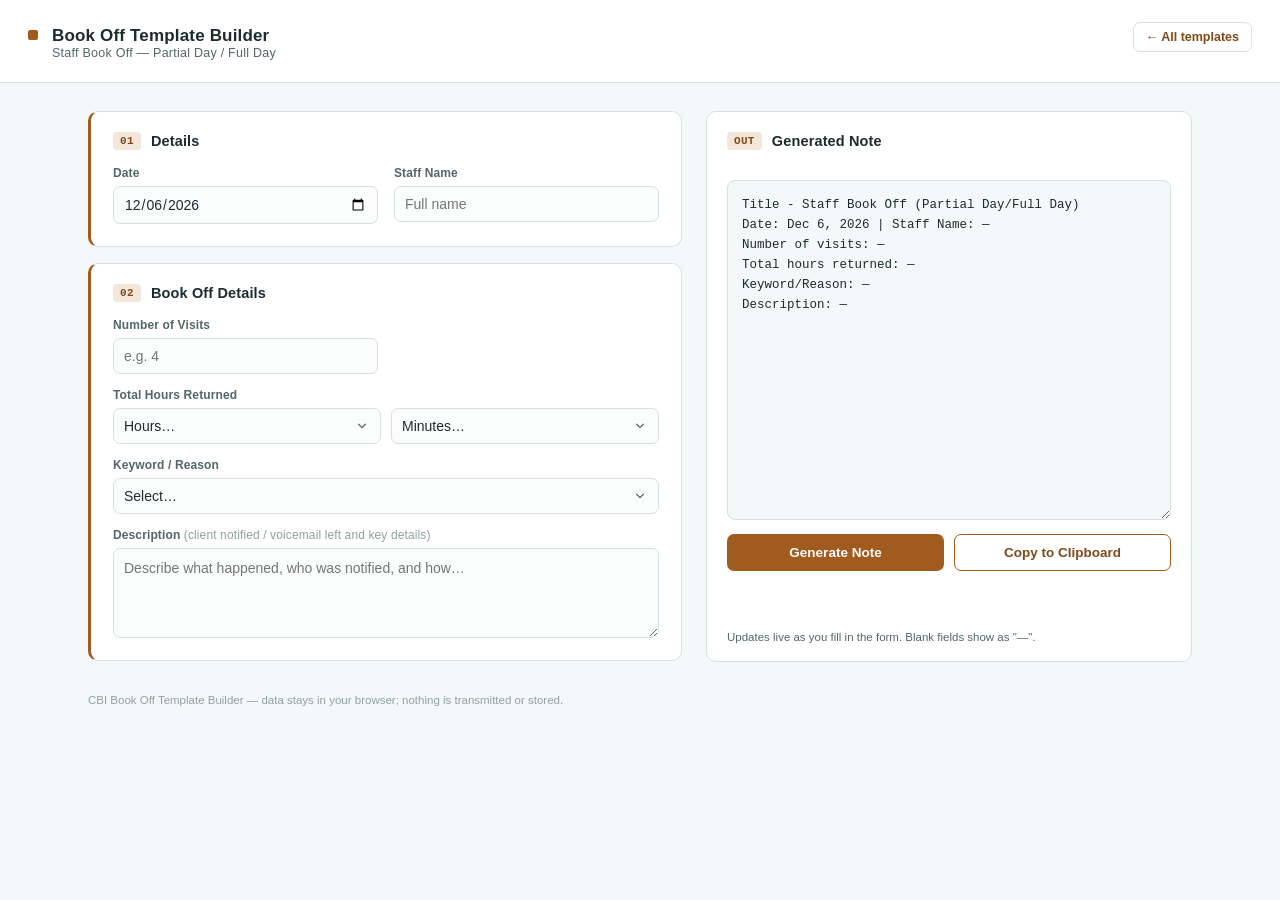
==== book-off-template.html @ 993590d1 "Added 2 more templates" ====
<!DOCTYPE html>
<html lang="en">
<head>
<meta charset="UTF-8">
<meta name="viewport" content="width=device-width, initial-scale=1.0">
<title>CBI Book Off Template Builder — Staff Book Off Note Generator</title>
<meta name="description" content="CBI Book Off Template Builder: generate a standardized, copy-ready Staff Book Off (Partial Day/Full Day) note for CBI operators.">
<style>
  :root {
    --ink: #1c2b30;
    --ink-soft: #52666c;
    --line: #d7e0e1;
    --line-soft: #e8eeee;
    --paper: #f4f8f8;
    --card: #ffffff;
    --accent: #a15b1f;
    --accent-dark: #814a19;
    --accent-soft: #f4e7da;
    --focus: #c07a34;
    --mono: "SFMono-Regular", Consolas, "Liberation Mono", Menlo, monospace;
    --sans: -apple-system, BlinkMacSystemFont, "Segoe UI", Roboto, "Helvetica Neue", Arial, sans-serif;
  }

  * { box-sizing: border-box; }

  html, body {
    margin: 0;
    padding: 0;
    background: var(--paper);
    color: var(--ink);
    font-family: var(--sans);
    -webkit-font-smoothing: antialiased;
  }

  body { min-height: 100vh; }

  header.app-header {
    background: var(--card);
    border-bottom: 1px solid var(--line);
    padding: 22px 28px;
    display: flex;
    align-items: baseline;
    gap: 14px;
    position: sticky;
    top: 0;
    z-index: 20;
  }

  header.app-header .mark {
    width: 10px;
    height: 10px;
    border-radius: 2px;
    background: var(--accent);
    flex-shrink: 0;
    transform: translateY(-1px);
  }

  header.app-header h1 {
    font-size: 17px;
    font-weight: 700;
    letter-spacing: 0.01em;
    margin: 0;
  }

  header.app-header .sub {
    font-size: 12.5px;
    color: var(--ink-soft);
    letter-spacing: 0.02em;
  }

  header.app-header a.back {
    margin-left: auto;
    font-size: 12.5px;
    font-weight: 600;
    color: var(--accent-dark);
    text-decoration: none;
    border: 1px solid var(--line);
    padding: 7px 12px;
    border-radius: 7px;
    white-space: nowrap;
  }

  header.app-header a.back:hover {
    background: var(--accent-soft);
    border-color: var(--accent);
  }

  main {
    max-width: 1160px;
    margin: 0 auto;
    padding: 28px;
    display: grid;
    grid-template-columns: minmax(0, 1.1fr) minmax(360px, 0.9fr);
    gap: 24px;
    align-items: start;
  }

  form {
    display: flex;
    flex-direction: column;
    gap: 16px;
  }

  section.card {
    background: var(--card);
    border: 1px solid var(--line);
    border-radius: 10px;
    padding: 20px 22px 22px;
    border-left: 3px solid var(--accent);
  }

  .eyebrow {
    display: flex;
    align-items: center;
    gap: 10px;
    margin-bottom: 16px;
  }

  .eyebrow .num {
    font-family: var(--mono);
    font-size: 11px;
    font-weight: 700;
    color: var(--accent-dark);
    background: var(--accent-soft);
    border-radius: 4px;
    padding: 3px 7px;
    letter-spacing: 0.03em;
  }

  .eyebrow h2 {
    font-size: 14.5px;
    font-weight: 700;
    margin: 0;
    letter-spacing: 0.01em;
  }

  .field-grid {
    display: grid;
    grid-template-columns: repeat(auto-fit, minmax(190px, 1fr));
    gap: 14px 16px;
  }

  .field {
    display: flex;
    flex-direction: column;
    gap: 6px;
    min-width: 0;
  }

  .field.full { grid-column: 1 / -1; }

  .field label {
    font-size: 12px;
    font-weight: 600;
    color: var(--ink-soft);
    letter-spacing: 0.01em;
  }

  .hours-row {
    display: grid;
    grid-template-columns: 1fr 1fr;
    gap: 10px;
  }

  input[type="text"],
  input[type="number"],
  input[type="date"],
  select,
  textarea {
    font-family: var(--sans);
    font-size: 14px;
    color: var(--ink);
    background: #fbfdfd;
    border: 1px solid var(--line);
    border-radius: 7px;
    padding: 9px 10px;
    width: 100%;
    transition: border-color 0.15s ease, box-shadow 0.15s ease, background 0.15s ease;
  }

  textarea {
    resize: vertical;
    min-height: 90px;
    line-height: 1.45;
  }

  input:hover, select:hover, textarea:hover { border-color: #cdb79c; }

  input:focus, select:focus, textarea:focus {
    outline: none;
    border-color: var(--focus);
    background: #ffffff;
    box-shadow: 0 0 0 3px rgba(192, 122, 52, 0.16);
  }

  select {
    appearance: none;
    -webkit-appearance: none;
    background-image: url("data:image/svg+xml;utf8,<svg xmlns='http://www.w3.org/2000/svg' viewBox='0 0 20 20' fill='%2352666c'><path fill-rule='evenodd' d='M5.23 7.21a.75.75 0 011.06.02L10 10.94l3.71-3.71a.75.75 0 111.06 1.06l-4.24 4.25a.75.75 0 01-1.06 0L5.21 8.29a.75.75 0 01.02-1.08z' clip-rule='evenodd'/></svg>");
    background-repeat: no-repeat;
    background-position: right 10px center;
    background-size: 16px;
    padding-right: 30px;
    cursor: pointer;
  }

  .output-col {
    position: sticky;
    top: 92px;
    display: flex;
    flex-direction: column;
    gap: 14px;
  }

  .output-panel {
    background: var(--card);
    border: 1px solid var(--line);
    border-radius: 10px;
    padding: 20px 20px 18px;
    display: flex;
    flex-direction: column;
    gap: 14px;
  }

  #noteOutput {
    width: 100%;
    min-height: 340px;
    max-height: 560px;
    font-family: var(--mono);
    font-size: 12.5px;
    line-height: 1.6;
    color: var(--ink);
    background: var(--paper);
    border: 1px solid var(--line);
    border-radius: 8px;
    padding: 14px;
    white-space: pre-wrap;
    resize: vertical;
  }

  #noteOutput:focus {
    outline: none;
    border-color: var(--focus);
    box-shadow: 0 0 0 3px rgba(192, 122, 52, 0.16);
  }

  .btn-row {
    display: flex;
    gap: 10px;
    flex-wrap: wrap;
  }

  button {
    font-family: var(--sans);
    font-size: 13.5px;
    font-weight: 600;
    border-radius: 7px;
    padding: 10px 16px;
    border: 1px solid transparent;
    cursor: pointer;
    transition: transform 0.08s ease, background 0.15s ease, border-color 0.15s ease;
    flex: 1;
  }

  button:active { transform: translateY(1px); }

  .btn-primary { background: var(--accent); color: #ffffff; }
  .btn-primary:hover { background: var(--accent-dark); }

  .btn-secondary {
    background: #ffffff;
    color: var(--accent-dark);
    border-color: var(--accent);
  }
  .btn-secondary:hover { background: var(--accent-soft); }

  button:focus-visible, select:focus-visible, input:focus-visible, textarea:focus-visible {
    outline: 3px solid var(--focus);
    outline-offset: 1px;
  }

  .copy-feedback {
    font-size: 12.5px;
    font-weight: 600;
    color: var(--accent-dark);
    background: var(--accent-soft);
    border: 1px solid var(--accent);
    border-radius: 6px;
    padding: 8px 10px;
    text-align: center;
    opacity: 0;
    transform: translateY(-4px);
    transition: opacity 0.18s ease, transform 0.18s ease;
    pointer-events: none;
  }

  .copy-feedback.show { opacity: 1; transform: translateY(0); }

  .status-note { font-size: 11.5px; color: var(--ink-soft); }

  footer {
    max-width: 1160px;
    margin: 0 auto;
    padding: 4px 28px 32px;
    font-size: 11.5px;
    color: #8fa0a3;
  }

  @media (max-width: 920px) {
    main { grid-template-columns: 1fr; padding: 18px; gap: 18px; }
    .output-col { position: static; }
    header.app-header { padding: 16px 18px; flex-wrap: wrap; }
    #noteOutput { min-height: 280px; }
  }

  @media (prefers-reduced-motion: reduce) {
    * { transition: none !important; }
  }
</style>
</head>
<body>

<header class="app-header">
  <span class="mark" aria-hidden="true"></span>
  <div>
    <h1>Book Off Template Builder</h1>
    <div class="sub">Staff Book Off — Partial Day / Full Day</div>
  </div>
  <a class="back" href="index.html">&larr; All templates</a>
</header>

<main>
  <form id="bookOffForm" autocomplete="off">

    <section class="card">
      <div class="eyebrow"><span class="num">01</span><h2>Details</h2></div>
      <div class="field-grid">
        <div class="field">
          <label for="visitDate">Date</label>
          <input type="date" id="visitDate" name="visitDate">
        </div>
        <div class="field">
          <label for="staffName">Staff Name</label>
          <input type="text" id="staffName" name="staffName" placeholder="Full name">
        </div>
      </div>
    </section>

    <section class="card">
      <div class="eyebrow"><span class="num">02</span><h2>Book Off Details</h2></div>
      <div class="field-grid">
        <div class="field">
          <label for="numVisits">Number of Visits</label>
          <input type="number" id="numVisits" name="numVisits" min="0" step="1" placeholder="e.g. 4">
        </div>
        <div class="field full">
          <label>Total Hours Returned</label>
          <div class="hours-row">
            <select id="hoursReturned" name="hoursReturned" aria-label="Hours">
              <option value="">Hours…</option>
              <option value="0">0 h</option>
              <option value="1">1 h</option>
              <option value="2">2 h</option>
              <option value="3">3 h</option>
              <option value="4">4 h</option>
              <option value="5">5 h</option>
              <option value="6">6 h</option>
              <option value="7">7 h</option>
              <option value="8">8 h</option>
              <option value="9">9 h</option>
              <option value="10">10 h</option>
              <option value="11">11 h</option>
              <option value="12">12 h</option>
            </select>
            <select id="minutesReturned" name="minutesReturned" aria-label="Minutes">
              <option value="">Minutes…</option>
              <option value="00">00 m</option>
              <option value="15">15 m</option>
              <option value="30">30 m</option>
              <option value="45">45 m</option>
            </select>
          </div>
        </div>
        <div class="field full">
          <label for="keyword">Keyword / Reason</label>
          <select id="keyword" name="keyword">
            <option value="">Select…</option>
            <option>Illness – self</option>
            <option>Illness – family</option>
            <option>Automotive issue</option>
            <option>WCB/WSIB/Injury</option>
            <option>Modified duties</option>
            <option>Childcare</option>
            <option>Scheduling error – availability</option>
            <option>Scheduling error – distance</option>
            <option>Scheduling error – overlapping</option>
            <option>Education/Student</option>
            <option>Notice not provided/client not accepted</option>
            <option>Bereavement</option>
            <option>Personal/Family emergency</option>
            <option>No show</option>
            <option>Appointment</option>
            <option>Insufficient hours</option>
            <option>Unapproved removal</option>
            <option>Client-Specific Removal – Environmental Concern (Eg. Pets, Smoking, Bedbugs, etc.)</option>
          </select>
        </div>
        <div class="field full">
          <label for="description">Description <span style="font-weight:400;color:#8fa0a3;">(client notified / voicemail left and key details)</span></label>
          <textarea id="description" name="description" placeholder="Describe what happened, who was notified, and how…"></textarea>
        </div>
      </div>
    </section>

  </form>

  <div class="output-col">
    <div class="output-panel">
      <div class="eyebrow"><span class="num">OUT</span><h2>Generated Note</h2></div>
      <textarea id="noteOutput" readonly aria-label="Generated Book Off note"></textarea>
      <div class="btn-row">
        <button type="button" id="generateBtn" class="btn-primary">Generate Note</button>
        <button type="button" id="copyBtn" class="btn-secondary">Copy to Clipboard</button>
      </div>
      <div id="copyFeedback" class="copy-feedback" role="status" aria-live="polite">Copied to clipboard!</div>
      <div class="status-note">Updates live as you fill in the form. Blank fields show as "—".</div>
    </div>
  </div>
</main>

<footer>CBI Book Off Template Builder — data stays in your browser; nothing is transmitted or stored.</footer>

<script>
(function () {
  "use strict";

  const form = document.getElementById("bookOffForm");
  const output = document.getElementById("noteOutput");
  const generateBtn = document.getElementById("generateBtn");
  const copyBtn = document.getElementById("copyBtn");
  const copyFeedback = document.getElementById("copyFeedback");

  const dash = "—";

  function val(id) {
    const el = document.getElementById(id);
    if (!el) return "";
    return el.value.trim();
  }

  function orDash(s) {
    return s && s.length ? s : dash;
  }

  function formatDate(raw) {
    if (!raw) return dash;
    const parts = raw.split("-");
    if (parts.length !== 3) return raw;
    const [y, m, d] = parts;
    const months = ["Jan", "Feb", "Mar", "Apr", "May", "Jun", "Jul", "Aug", "Sep", "Oct", "Nov", "Dec"];
    const mi = parseInt(m, 10) - 1;
    if (mi < 0 || mi > 11) return raw;
    return `${months[mi]} ${parseInt(d, 10)}, ${y}`;
  }

  function formatHours(h, m) {
    if (!h && !m) return dash;
    const hh = h || "0";
    const mm = m || "00";
    return `${hh}h ${mm}m`;
  }

  function generateNote() {
    const date = formatDate(val("visitDate"));
    const staffName = orDash(val("staffName"));
    const numVisits = orDash(val("numVisits"));
    const hoursReturned = formatHours(val("hoursReturned"), val("minutesReturned"));
    const keyword = orDash(val("keyword"));
    const description = orDash(val("description"));

    const lines = [
      "Title - Staff Book Off (Partial Day/Full Day)",
      `Date: ${date} | Staff Name: ${staffName}`,
      `Number of visits: ${numVisits}`,
      `Total hours returned: ${hoursReturned}`,
      `Keyword/Reason: ${keyword}`,
      `Description: ${description}`
    ];

    output.value = lines.join("\n");
  }

  function copyToClipboard() {
    if (!output.value) generateNote();
    const text = output.value;

    function showFeedback() {
      copyFeedback.classList.add("show");
      clearTimeout(showFeedback._t);
      showFeedback._t = setTimeout(() => {
        copyFeedback.classList.remove("show");
      }, 2200);
    }

    if (navigator.clipboard && navigator.clipboard.writeText) {
      navigator.clipboard.writeText(text).then(showFeedback).catch(() => {
        fallbackCopy(text, showFeedback);
      });
    } else {
      fallbackCopy(text, showFeedback);
    }
  }

  function fallbackCopy(text, cb) {
    output.removeAttribute("readonly");
    output.focus();
    output.select();
    try {
      document.execCommand("copy");
      cb();
    } catch (e) {
      /* no-op */
    } finally {
      output.setAttribute("readonly", "true");
    }
  }

  const dateInput = document.getElementById("visitDate");
  const today = new Date();
  const yyyy = today.getFullYear();
  const mm = String(today.getMonth() + 1).padStart(2, "0");
  const dd = String(today.getDate()).padStart(2, "0");
  dateInput.value = `${yyyy}-${mm}-${dd}`;

  form.addEventListener("input", generateNote);
  form.addEventListener("change", generateNote);
  generateBtn.addEventListener("click", generateNote);
  copyBtn.addEventListener("click", copyToClipboard);

  generateNote();
})();
</script>

</body>
</html>
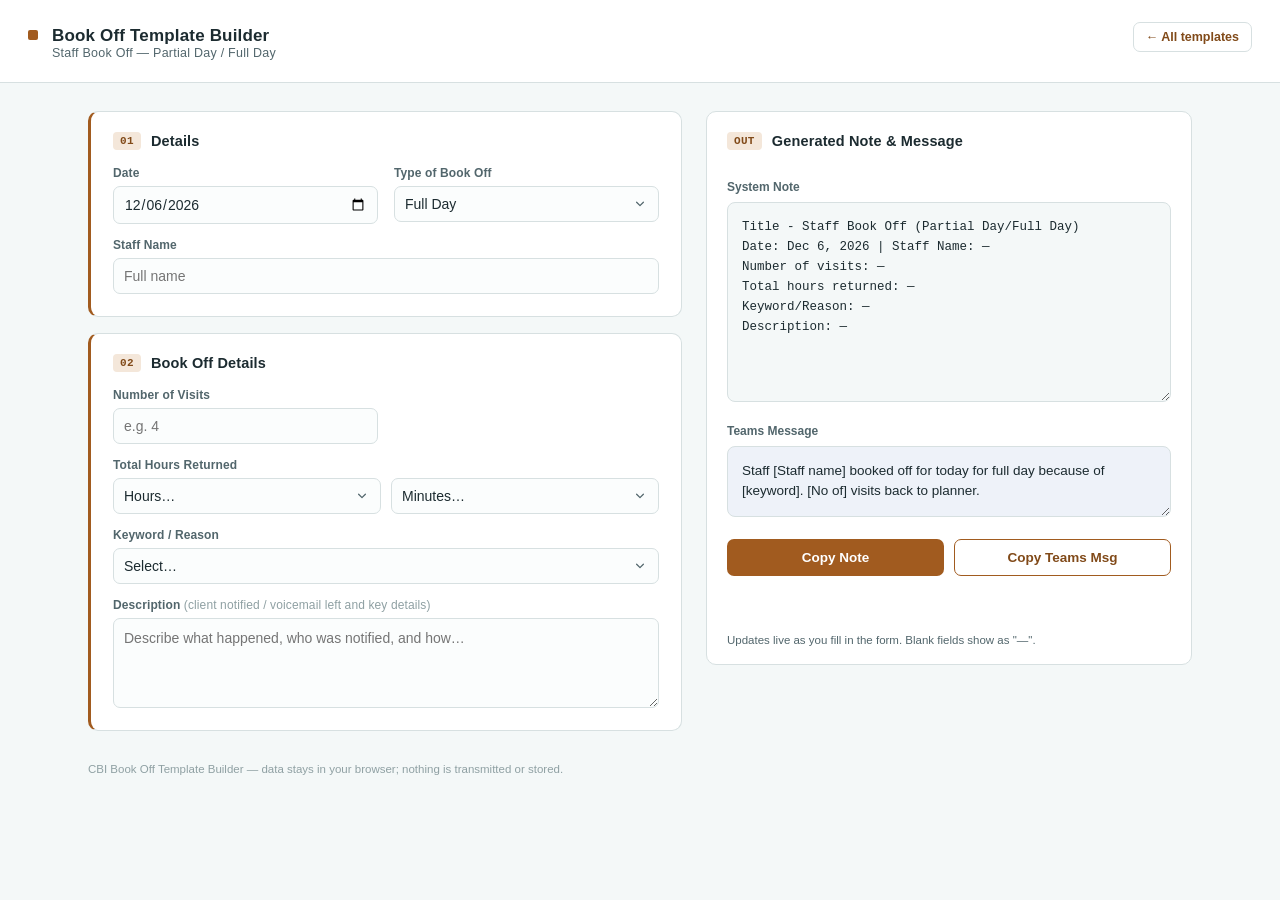
==== commit d2cece5c: "Enhance book-off template with Teams message support Added textarea for Teams message and updated st" ====
--- a/book-off-template.html
+++ b/book-off-template.html
@@ -222,10 +222,21 @@
     gap: 14px;
   }
 
+  .textarea-group {
+    display: flex;
+    flex-direction: column;
+    gap: 8px;
+  }
+
+  .textarea-group label {
+    font-size: 12px;
+    font-weight: 700;
+    color: var(--ink-soft);
+  }
+
   #noteOutput {
     width: 100%;
-    min-height: 340px;
-    max-height: 560px;
+    min-height: 200px;
     font-family: var(--mono);
     font-size: 12.5px;
     line-height: 1.6;
@@ -238,7 +249,21 @@
     resize: vertical;
   }
 
-  #noteOutput:focus {
+  #teamsOutput {
+    width: 100%;
+    min-height: 70px;
+    font-family: var(--sans);
+    font-size: 13.5px;
+    line-height: 1.5;
+    color: var(--ink);
+    background: #eef2f9; /* Slight blue tint to mimic Teams */
+    border: 1px solid var(--line);
+    border-radius: 8px;
+    padding: 14px;
+    resize: vertical;
+  }
+
+  #noteOutput:focus, #teamsOutput:focus {
     outline: none;
     border-color: var(--focus);
     box-shadow: 0 0 0 3px rgba(192, 122, 52, 0.16);
@@ -260,6 +285,7 @@
     cursor: pointer;
     transition: transform 0.08s ease, background 0.15s ease, border-color 0.15s ease;
     flex: 1;
+    white-space: nowrap;
   }
 
   button:active { transform: translateY(1px); }
@@ -292,11 +318,12 @@
     transform: translateY(-4px);
     transition: opacity 0.18s ease, transform 0.18s ease;
     pointer-events: none;
+    margin-top: 4px;
   }
 
   .copy-feedback.show { opacity: 1; transform: translateY(0); }
 
-  .status-note { font-size: 11.5px; color: var(--ink-soft); }
+  .status-note { font-size: 11.5px; color: var(--ink-soft); margin-top: -6px; }
 
   footer {
     max-width: 1160px;
@@ -310,7 +337,6 @@
     main { grid-template-columns: 1fr; padding: 18px; gap: 18px; }
     .output-col { position: static; }
     header.app-header { padding: 16px 18px; flex-wrap: wrap; }
-    #noteOutput { min-height: 280px; }
   }
 
   @media (prefers-reduced-motion: reduce) {
@@ -340,6 +366,13 @@
           <input type="date" id="visitDate" name="visitDate">
         </div>
         <div class="field">
+          <label for="bookOffType">Type of Book Off</label>
+          <select id="bookOffType" name="bookOffType">
+            <option value="full day">Full Day</option>
+            <option value="partial day">Partial Day</option>
+          </select>
+        </div>
+        <div class="field full">
           <label for="staffName">Staff Name</label>
           <input type="text" id="staffName" name="staffName" placeholder="Full name">
         </div>
@@ -416,12 +449,23 @@
 
   <div class="output-col">
     <div class="output-panel">
-      <div class="eyebrow"><span class="num">OUT</span><h2>Generated Note</h2></div>
-      <textarea id="noteOutput" readonly aria-label="Generated Book Off note"></textarea>
-      <div class="btn-row">
-        <button type="button" id="generateBtn" class="btn-primary">Generate Note</button>
-        <button type="button" id="copyBtn" class="btn-secondary">Copy to Clipboard</button>
+      <div class="eyebrow"><span class="num">OUT</span><h2>Generated Note & Message</h2></div>
+      
+      <div class="textarea-group">
+        <label>System Note</label>
+        <textarea id="noteOutput" readonly aria-label="Generated Book Off note"></textarea>
       </div>
+
+      <div class="textarea-group" style="margin-top: 8px;">
+        <label>Teams Message</label>
+        <textarea id="teamsOutput" readonly aria-label="Generated Teams Message"></textarea>
+      </div>
+
+      <div class="btn-row" style="margin-top: 8px;">
+        <button type="button" id="copyNoteBtn" class="btn-primary">Copy Note</button>
+        <button type="button" id="copyTeamsBtn" class="btn-secondary">Copy Teams Msg</button>
+      </div>
+      
       <div id="copyFeedback" class="copy-feedback" role="status" aria-live="polite">Copied to clipboard!</div>
       <div class="status-note">Updates live as you fill in the form. Blank fields show as "—".</div>
     </div>
@@ -435,9 +479,10 @@
   "use strict";
 
   const form = document.getElementById("bookOffForm");
-  const output = document.getElementById("noteOutput");
-  const generateBtn = document.getElementById("generateBtn");
-  const copyBtn = document.getElementById("copyBtn");
+  const noteOutput = document.getElementById("noteOutput");
+  const teamsOutput = document.getElementById("teamsOutput");
+  const copyNoteBtn = document.getElementById("copyNoteBtn");
+  const copyTeamsBtn = document.getElementById("copyTeamsBtn");
   const copyFeedback = document.getElementById("copyFeedback");
 
   const dash = "—";
@@ -470,15 +515,28 @@
     return `${hh}h ${mm}m`;
   }
 
-  function generateNote() {
-    const date = formatDate(val("visitDate"));
+  function isToday(rawDateString) {
+    if (!rawDateString) return false;
+    const today = new Date();
+    const yyyy = today.getFullYear();
+    const mm = String(today.getMonth() + 1).padStart(2, "0");
+    const dd = String(today.getDate()).padStart(2, "0");
+    const todayStr = `${yyyy}-${mm}-${dd}`;
+    return rawDateString === todayStr;
+  }
+
+  function generateContent() {
+    const rawDate = val("visitDate");
+    const date = formatDate(rawDate);
+    const bookOffType = val("bookOffType");
     const staffName = orDash(val("staffName"));
     const numVisits = orDash(val("numVisits"));
     const hoursReturned = formatHours(val("hoursReturned"), val("minutesReturned"));
     const keyword = orDash(val("keyword"));
     const description = orDash(val("description"));
 
-    const lines = [
+    // 1. Generate System Note
+    const noteLines = [
       "Title - Staff Book Off (Partial Day/Full Day)",
       `Date: ${date} | Staff Name: ${staffName}`,
       `Number of visits: ${numVisits}`,
@@ -486,13 +544,21 @@
       `Keyword/Reason: ${keyword}`,
       `Description: ${description}`
     ];
-
-    output.value = lines.join("\n");
-  }
-
-  function copyToClipboard() {
-    if (!output.value) generateNote();
-    const text = output.value;
+    noteOutput.value = noteLines.join("\n");
+
+    // 2. Generate Teams Message
+    const teamsDateText = isToday(rawDate) ? "today" : (date !== dash ? date : "[date]");
+    const tStaff = staffName !== dash ? staffName : "[Staff name]";
+    const tType = bookOffType || "[full day/partial day]";
+    const tKeyword = keyword !== dash ? keyword : "[keyword]";
+    const tVisits = numVisits !== dash ? `${numVisits} visit(s)` : "[No of] visits";
+
+    teamsOutput.value = `Staff ${tStaff} booked off for ${teamsDateText} for ${tType} because of ${tKeyword}. ${tVisits} back to planner.`;
+  }
+
+  function copyText(targetElement) {
+    if (!targetElement.value) generateContent();
+    const text = targetElement.value;
 
     function showFeedback() {
       copyFeedback.classList.add("show");
@@ -504,24 +570,24 @@
 
     if (navigator.clipboard && navigator.clipboard.writeText) {
       navigator.clipboard.writeText(text).then(showFeedback).catch(() => {
-        fallbackCopy(text, showFeedback);
+        fallbackCopy(targetElement, showFeedback);
       });
     } else {
-      fallbackCopy(text, showFeedback);
+      fallbackCopy(targetElement, showFeedback);
     }
   }
 
-  function fallbackCopy(text, cb) {
-    output.removeAttribute("readonly");
-    output.focus();
-    output.select();
+  function fallbackCopy(targetElement, cb) {
+    targetElement.removeAttribute("readonly");
+    targetElement.focus();
+    targetElement.select();
     try {
       document.execCommand("copy");
       cb();
     } catch (e) {
       /* no-op */
     } finally {
-      output.setAttribute("readonly", "true");
+      targetElement.setAttribute("readonly", "true");
     }
   }
 
@@ -532,12 +598,12 @@
   const dd = String(today.getDate()).padStart(2, "0");
   dateInput.value = `${yyyy}-${mm}-${dd}`;
 
-  form.addEventListener("input", generateNote);
-  form.addEventListener("change", generateNote);
-  generateBtn.addEventListener("click", generateNote);
-  copyBtn.addEventListener("click", copyToClipboard);
-
-  generateNote();
+  form.addEventListener("input", generateContent);
+  form.addEventListener("change", generateContent);
+  copyNoteBtn.addEventListener("click", () => copyText(noteOutput));
+  copyTeamsBtn.addEventListener("click", () => copyText(teamsOutput));
+
+  generateContent();
 })();
 </script>
 
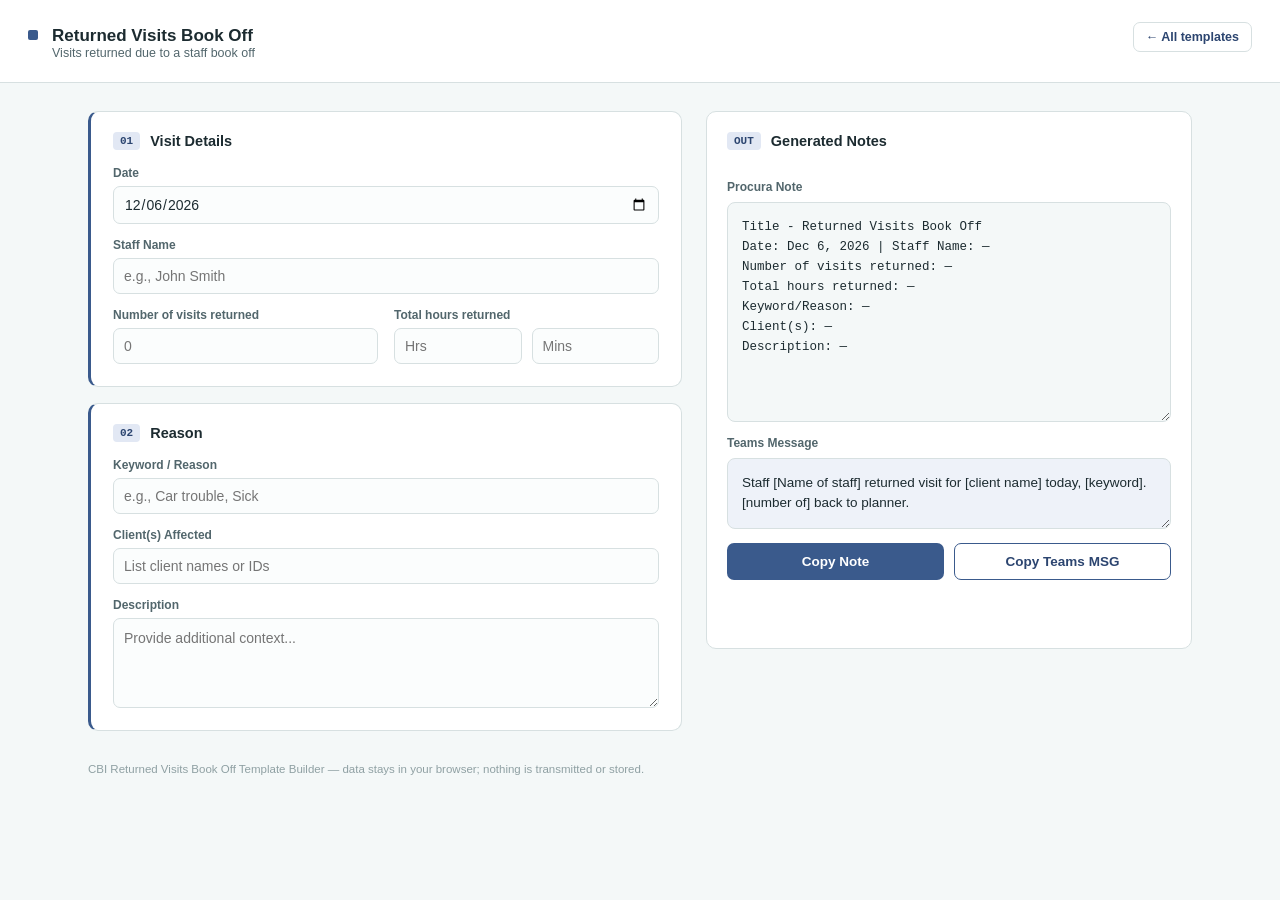
==== commit 3f4e9ab5: "Reconstruct NAD template with rigid Boolean inputs and centralize CSS/JS architecture" ====
--- a/book-off-template.html
+++ b/book-off-template.html
@@ -3,344 +3,14 @@
 <head>
 <meta charset="UTF-8">
 <meta name="viewport" content="width=device-width, initial-scale=1.0">
-<title>CBI Book Off Template Builder — Staff Book Off Note Generator</title>
-<meta name="description" content="CBI Book Off Template Builder: generate a standardized, copy-ready Staff Book Off (Partial Day/Full Day) note for CBI operators.">
+<title>CBI Returned Visits Book Off Template</title>
+<link rel="stylesheet" href="assets/css/global.css">
 <style>
   :root {
-    --ink: #1c2b30;
-    --ink-soft: #52666c;
-    --line: #d7e0e1;
-    --line-soft: #e8eeee;
-    --paper: #f4f8f8;
-    --card: #ffffff;
-    --accent: #a15b1f;
-    --accent-dark: #814a19;
-    --accent-soft: #f4e7da;
-    --focus: #c07a34;
-    --mono: "SFMono-Regular", Consolas, "Liberation Mono", Menlo, monospace;
-    --sans: -apple-system, BlinkMacSystemFont, "Segoe UI", Roboto, "Helvetica Neue", Arial, sans-serif;
-  }
-
-  * { box-sizing: border-box; }
-
-  html, body {
-    margin: 0;
-    padding: 0;
-    background: var(--paper);
-    color: var(--ink);
-    font-family: var(--sans);
-    -webkit-font-smoothing: antialiased;
-  }
-
-  body { min-height: 100vh; }
-
-  header.app-header {
-    background: var(--card);
-    border-bottom: 1px solid var(--line);
-    padding: 22px 28px;
-    display: flex;
-    align-items: baseline;
-    gap: 14px;
-    position: sticky;
-    top: 0;
-    z-index: 20;
-  }
-
-  header.app-header .mark {
-    width: 10px;
-    height: 10px;
-    border-radius: 2px;
-    background: var(--accent);
-    flex-shrink: 0;
-    transform: translateY(-1px);
-  }
-
-  header.app-header h1 {
-    font-size: 17px;
-    font-weight: 700;
-    letter-spacing: 0.01em;
-    margin: 0;
-  }
-
-  header.app-header .sub {
-    font-size: 12.5px;
-    color: var(--ink-soft);
-    letter-spacing: 0.02em;
-  }
-
-  header.app-header a.back {
-    margin-left: auto;
-    font-size: 12.5px;
-    font-weight: 600;
-    color: var(--accent-dark);
-    text-decoration: none;
-    border: 1px solid var(--line);
-    padding: 7px 12px;
-    border-radius: 7px;
-    white-space: nowrap;
-  }
-
-  header.app-header a.back:hover {
-    background: var(--accent-soft);
-    border-color: var(--accent);
-  }
-
-  main {
-    max-width: 1160px;
-    margin: 0 auto;
-    padding: 28px;
-    display: grid;
-    grid-template-columns: minmax(0, 1.1fr) minmax(360px, 0.9fr);
-    gap: 24px;
-    align-items: start;
-  }
-
-  form {
-    display: flex;
-    flex-direction: column;
-    gap: 16px;
-  }
-
-  section.card {
-    background: var(--card);
-    border: 1px solid var(--line);
-    border-radius: 10px;
-    padding: 20px 22px 22px;
-    border-left: 3px solid var(--accent);
-  }
-
-  .eyebrow {
-    display: flex;
-    align-items: center;
-    gap: 10px;
-    margin-bottom: 16px;
-  }
-
-  .eyebrow .num {
-    font-family: var(--mono);
-    font-size: 11px;
-    font-weight: 700;
-    color: var(--accent-dark);
-    background: var(--accent-soft);
-    border-radius: 4px;
-    padding: 3px 7px;
-    letter-spacing: 0.03em;
-  }
-
-  .eyebrow h2 {
-    font-size: 14.5px;
-    font-weight: 700;
-    margin: 0;
-    letter-spacing: 0.01em;
-  }
-
-  .field-grid {
-    display: grid;
-    grid-template-columns: repeat(auto-fit, minmax(190px, 1fr));
-    gap: 14px 16px;
-  }
-
-  .field {
-    display: flex;
-    flex-direction: column;
-    gap: 6px;
-    min-width: 0;
-  }
-
-  .field.full { grid-column: 1 / -1; }
-
-  .field label {
-    font-size: 12px;
-    font-weight: 600;
-    color: var(--ink-soft);
-    letter-spacing: 0.01em;
-  }
-
-  .hours-row {
-    display: grid;
-    grid-template-columns: 1fr 1fr;
-    gap: 10px;
-  }
-
-  input[type="text"],
-  input[type="number"],
-  input[type="date"],
-  select,
-  textarea {
-    font-family: var(--sans);
-    font-size: 14px;
-    color: var(--ink);
-    background: #fbfdfd;
-    border: 1px solid var(--line);
-    border-radius: 7px;
-    padding: 9px 10px;
-    width: 100%;
-    transition: border-color 0.15s ease, box-shadow 0.15s ease, background 0.15s ease;
-  }
-
-  textarea {
-    resize: vertical;
-    min-height: 90px;
-    line-height: 1.45;
-  }
-
-  input:hover, select:hover, textarea:hover { border-color: #cdb79c; }
-
-  input:focus, select:focus, textarea:focus {
-    outline: none;
-    border-color: var(--focus);
-    background: #ffffff;
-    box-shadow: 0 0 0 3px rgba(192, 122, 52, 0.16);
-  }
-
-  select {
-    appearance: none;
-    -webkit-appearance: none;
-    background-image: url("data:image/svg+xml;utf8,<svg xmlns='http://www.w3.org/2000/svg' viewBox='0 0 20 20' fill='%2352666c'><path fill-rule='evenodd' d='M5.23 7.21a.75.75 0 011.06.02L10 10.94l3.71-3.71a.75.75 0 111.06 1.06l-4.24 4.25a.75.75 0 01-1.06 0L5.21 8.29a.75.75 0 01.02-1.08z' clip-rule='evenodd'/></svg>");
-    background-repeat: no-repeat;
-    background-position: right 10px center;
-    background-size: 16px;
-    padding-right: 30px;
-    cursor: pointer;
-  }
-
-  .output-col {
-    position: sticky;
-    top: 92px;
-    display: flex;
-    flex-direction: column;
-    gap: 14px;
-  }
-
-  .output-panel {
-    background: var(--card);
-    border: 1px solid var(--line);
-    border-radius: 10px;
-    padding: 20px 20px 18px;
-    display: flex;
-    flex-direction: column;
-    gap: 14px;
-  }
-
-  .textarea-group {
-    display: flex;
-    flex-direction: column;
-    gap: 8px;
-  }
-
-  .textarea-group label {
-    font-size: 12px;
-    font-weight: 700;
-    color: var(--ink-soft);
-  }
-
-  #noteOutput {
-    width: 100%;
-    min-height: 200px;
-    font-family: var(--mono);
-    font-size: 12.5px;
-    line-height: 1.6;
-    color: var(--ink);
-    background: var(--paper);
-    border: 1px solid var(--line);
-    border-radius: 8px;
-    padding: 14px;
-    white-space: pre-wrap;
-    resize: vertical;
-  }
-
-  #teamsOutput {
-    width: 100%;
-    min-height: 70px;
-    font-family: var(--sans);
-    font-size: 13.5px;
-    line-height: 1.5;
-    color: var(--ink);
-    background: #eef2f9; /* Slight blue tint to mimic Teams */
-    border: 1px solid var(--line);
-    border-radius: 8px;
-    padding: 14px;
-    resize: vertical;
-  }
-
-  #noteOutput:focus, #teamsOutput:focus {
-    outline: none;
-    border-color: var(--focus);
-    box-shadow: 0 0 0 3px rgba(192, 122, 52, 0.16);
-  }
-
-  .btn-row {
-    display: flex;
-    gap: 10px;
-    flex-wrap: wrap;
-  }
-
-  button {
-    font-family: var(--sans);
-    font-size: 13.5px;
-    font-weight: 600;
-    border-radius: 7px;
-    padding: 10px 16px;
-    border: 1px solid transparent;
-    cursor: pointer;
-    transition: transform 0.08s ease, background 0.15s ease, border-color 0.15s ease;
-    flex: 1;
-    white-space: nowrap;
-  }
-
-  button:active { transform: translateY(1px); }
-
-  .btn-primary { background: var(--accent); color: #ffffff; }
-  .btn-primary:hover { background: var(--accent-dark); }
-
-  .btn-secondary {
-    background: #ffffff;
-    color: var(--accent-dark);
-    border-color: var(--accent);
-  }
-  .btn-secondary:hover { background: var(--accent-soft); }
-
-  button:focus-visible, select:focus-visible, input:focus-visible, textarea:focus-visible {
-    outline: 3px solid var(--focus);
-    outline-offset: 1px;
-  }
-
-  .copy-feedback {
-    font-size: 12.5px;
-    font-weight: 600;
-    color: var(--accent-dark);
-    background: var(--accent-soft);
-    border: 1px solid var(--accent);
-    border-radius: 6px;
-    padding: 8px 10px;
-    text-align: center;
-    opacity: 0;
-    transform: translateY(-4px);
-    transition: opacity 0.18s ease, transform 0.18s ease;
-    pointer-events: none;
-    margin-top: 4px;
-  }
-
-  .copy-feedback.show { opacity: 1; transform: translateY(0); }
-
-  .status-note { font-size: 11.5px; color: var(--ink-soft); margin-top: -6px; }
-
-  footer {
-    max-width: 1160px;
-    margin: 0 auto;
-    padding: 4px 28px 32px;
-    font-size: 11.5px;
-    color: #8fa0a3;
-  }
-
-  @media (max-width: 920px) {
-    main { grid-template-columns: 1fr; padding: 18px; gap: 18px; }
-    .output-col { position: static; }
-    header.app-header { padding: 16px 18px; flex-wrap: wrap; }
-  }
-
-  @media (prefers-reduced-motion: reduce) {
-    * { transition: none !important; }
+    --accent: var(--returned);
+    --accent-dark: var(--returned-dark);
+    --accent-soft: var(--returned-soft);
+    --focus: var(--returned-focus);
   }
 </style>
 </head>
@@ -349,263 +19,96 @@
 <header class="app-header">
   <span class="mark" aria-hidden="true"></span>
   <div>
-    <h1>Book Off Template Builder</h1>
-    <div class="sub">Staff Book Off — Partial Day / Full Day</div>
+    <h1>Returned Visits Book Off</h1>
+    <div class="sub">Visits returned due to a staff book off</div>
   </div>
   <a class="back" href="index.html">&larr; All templates</a>
 </header>
 
 <main>
-  <form id="bookOffForm" autocomplete="off">
-
+  <form id="returnedVisitsForm" autocomplete="off">
+    <!-- Step 01: Visit Details -->
     <section class="card">
-      <div class="eyebrow"><span class="num">01</span><h2>Details</h2></div>
+      <div class="eyebrow">
+        <span class="num">01</span>
+        <h2>Visit Details</h2>
+      </div>
       <div class="field-grid">
-        <div class="field">
+        <div class="field full">
           <label for="visitDate">Date</label>
-          <input type="date" id="visitDate" name="visitDate">
-        </div>
-        <div class="field">
-          <label for="bookOffType">Type of Book Off</label>
-          <select id="bookOffType" name="bookOffType">
-            <option value="full day">Full Day</option>
-            <option value="partial day">Partial Day</option>
-          </select>
+          <input type="date" id="visitDate">
         </div>
         <div class="field full">
           <label for="staffName">Staff Name</label>
-          <input type="text" id="staffName" name="staffName" placeholder="Full name">
+          <input type="text" id="staffName" placeholder="e.g., John Smith">
+        </div>
+        <div class="field">
+          <label for="numVisits">Number of visits returned</label>
+          <input type="number" id="numVisits" min="0" placeholder="0">
+        </div>
+        <div class="field">
+          <label>Total hours returned</label>
+          <div class="hours-row">
+            <input type="number" id="hoursReturned" min="0" placeholder="Hrs">
+            <input type="number" id="minutesReturned" min="0" max="59" placeholder="Mins">
+          </div>
         </div>
       </div>
     </section>
 
+    <!-- Step 02: Reason & Description -->
     <section class="card">
-      <div class="eyebrow"><span class="num">02</span><h2>Book Off Details</h2></div>
+      <div class="eyebrow">
+        <span class="num">02</span>
+        <h2>Reason</h2>
+      </div>
       <div class="field-grid">
-        <div class="field">
-          <label for="numVisits">Number of Visits</label>
-          <input type="number" id="numVisits" name="numVisits" min="0" step="1" placeholder="e.g. 4">
+        <div class="field full">
+          <label for="keyword">Keyword / Reason</label>
+          <input type="text" id="keyword" placeholder="e.g., Car trouble, Sick">
         </div>
         <div class="field full">
-          <label>Total Hours Returned</label>
-          <div class="hours-row">
-            <select id="hoursReturned" name="hoursReturned" aria-label="Hours">
-              <option value="">Hours…</option>
-              <option value="0">0 h</option>
-              <option value="1">1 h</option>
-              <option value="2">2 h</option>
-              <option value="3">3 h</option>
-              <option value="4">4 h</option>
-              <option value="5">5 h</option>
-              <option value="6">6 h</option>
-              <option value="7">7 h</option>
-              <option value="8">8 h</option>
-              <option value="9">9 h</option>
-              <option value="10">10 h</option>
-              <option value="11">11 h</option>
-              <option value="12">12 h</option>
-            </select>
-            <select id="minutesReturned" name="minutesReturned" aria-label="Minutes">
-              <option value="">Minutes…</option>
-              <option value="00">00 m</option>
-              <option value="15">15 m</option>
-              <option value="30">30 m</option>
-              <option value="45">45 m</option>
-            </select>
-          </div>
+          <label for="clients">Client(s) Affected</label>
+          <input type="text" id="clients" placeholder="List client names or IDs">
         </div>
         <div class="field full">
-          <label for="keyword">Keyword / Reason</label>
-          <select id="keyword" name="keyword">
-            <option value="">Select…</option>
-            <option>Illness – self</option>
-            <option>Illness – family</option>
-            <option>Automotive issue</option>
-            <option>WCB/WSIB/Injury</option>
-            <option>Modified duties</option>
-            <option>Childcare</option>
-            <option>Scheduling error – availability</option>
-            <option>Scheduling error – distance</option>
-            <option>Scheduling error – overlapping</option>
-            <option>Education/Student</option>
-            <option>Notice not provided/client not accepted</option>
-            <option>Bereavement</option>
-            <option>Personal/Family emergency</option>
-            <option>No show</option>
-            <option>Appointment</option>
-            <option>Insufficient hours</option>
-            <option>Unapproved removal</option>
-            <option>Client-Specific Removal – Environmental Concern (Eg. Pets, Smoking, Bedbugs, etc.)</option>
-          </select>
-        </div>
-        <div class="field full">
-          <label for="description">Description <span style="font-weight:400;color:#8fa0a3;">(client notified / voicemail left and key details)</span></label>
-          <textarea id="description" name="description" placeholder="Describe what happened, who was notified, and how…"></textarea>
+          <label for="description">Description</label>
+          <textarea id="description" placeholder="Provide additional context..."></textarea>
         </div>
       </div>
     </section>
-
   </form>
 
+  <!-- Output Engine -->
   <div class="output-col">
     <div class="output-panel">
-      <div class="eyebrow"><span class="num">OUT</span><h2>Generated Note & Message</h2></div>
-      
-      <div class="textarea-group">
-        <label>System Note</label>
-        <textarea id="noteOutput" readonly aria-label="Generated Book Off note"></textarea>
+      <div class="eyebrow">
+        <span class="num">OUT</span>
+        <h2>Generated Notes</h2>
       </div>
 
-      <div class="textarea-group" style="margin-top: 8px;">
-        <label>Teams Message</label>
-        <textarea id="teamsOutput" readonly aria-label="Generated Teams Message"></textarea>
+      <div class="textarea-group">
+        <label for="noteOutput">Procura Note</label>
+        <textarea id="noteOutput" readonly></textarea>
       </div>
 
-      <div class="btn-row" style="margin-top: 8px;">
-        <button type="button" id="copyNoteBtn" class="btn-primary">Copy Note</button>
-        <button type="button" id="copyTeamsBtn" class="btn-secondary">Copy Teams Msg</button>
+      <div class="textarea-group">
+        <label for="teamsOutput">Teams Message</label>
+        <textarea id="teamsOutput" readonly></textarea>
       </div>
-      
-      <div id="copyFeedback" class="copy-feedback" role="status" aria-live="polite">Copied to clipboard!</div>
-      <div class="status-note">Updates live as you fill in the form. Blank fields show as "—".</div>
+
+      <div class="btn-row">
+        <button type="button" class="btn-primary" id="copyNoteBtn">Copy Note</button>
+        <button type="button" class="btn-secondary" id="copyTeamsBtn">Copy Teams MSG</button>
+      </div>
+      <div id="copyFeedback" class="copy-feedback">Copied to clipboard!</div>
     </div>
   </div>
 </main>
 
-<footer>CBI Book Off Template Builder — data stays in your browser; nothing is transmitted or stored.</footer>
+<footer>CBI Returned Visits Book Off Template Builder — data stays in your browser; nothing is transmitted or stored.</footer>
 
-<script>
-(function () {
-  "use strict";
-
-  const form = document.getElementById("bookOffForm");
-  const noteOutput = document.getElementById("noteOutput");
-  const teamsOutput = document.getElementById("teamsOutput");
-  const copyNoteBtn = document.getElementById("copyNoteBtn");
-  const copyTeamsBtn = document.getElementById("copyTeamsBtn");
-  const copyFeedback = document.getElementById("copyFeedback");
-
-  const dash = "—";
-
-  function val(id) {
-    const el = document.getElementById(id);
-    if (!el) return "";
-    return el.value.trim();
-  }
-
-  function orDash(s) {
-    return s && s.length ? s : dash;
-  }
-
-  function formatDate(raw) {
-    if (!raw) return dash;
-    const parts = raw.split("-");
-    if (parts.length !== 3) return raw;
-    const [y, m, d] = parts;
-    const months = ["Jan", "Feb", "Mar", "Apr", "May", "Jun", "Jul", "Aug", "Sep", "Oct", "Nov", "Dec"];
-    const mi = parseInt(m, 10) - 1;
-    if (mi < 0 || mi > 11) return raw;
-    return `${months[mi]} ${parseInt(d, 10)}, ${y}`;
-  }
-
-  function formatHours(h, m) {
-    if (!h && !m) return dash;
-    const hh = h || "0";
-    const mm = m || "00";
-    return `${hh}h ${mm}m`;
-  }
-
-  function isToday(rawDateString) {
-    if (!rawDateString) return false;
-    const today = new Date();
-    const yyyy = today.getFullYear();
-    const mm = String(today.getMonth() + 1).padStart(2, "0");
-    const dd = String(today.getDate()).padStart(2, "0");
-    const todayStr = `${yyyy}-${mm}-${dd}`;
-    return rawDateString === todayStr;
-  }
-
-  function generateContent() {
-    const rawDate = val("visitDate");
-    const date = formatDate(rawDate);
-    const bookOffType = val("bookOffType");
-    const staffName = orDash(val("staffName"));
-    const numVisits = orDash(val("numVisits"));
-    const hoursReturned = formatHours(val("hoursReturned"), val("minutesReturned"));
-    const keyword = orDash(val("keyword"));
-    const description = orDash(val("description"));
-
-    // 1. Generate System Note
-    const noteLines = [
-      "Title - Staff Book Off (Partial Day/Full Day)",
-      `Date: ${date} | Staff Name: ${staffName}`,
-      `Number of visits: ${numVisits}`,
-      `Total hours returned: ${hoursReturned}`,
-      `Keyword/Reason: ${keyword}`,
-      `Description: ${description}`
-    ];
-    noteOutput.value = noteLines.join("\n");
-
-    // 2. Generate Teams Message
-    const teamsDateText = isToday(rawDate) ? "today" : (date !== dash ? date : "[date]");
-    const tStaff = staffName !== dash ? staffName : "[Staff name]";
-    const tType = bookOffType || "[full day/partial day]";
-    const tKeyword = keyword !== dash ? keyword : "[keyword]";
-    const tVisits = numVisits !== dash ? `${numVisits} visit(s)` : "[No of] visits";
-
-    teamsOutput.value = `Staff ${tStaff} booked off for ${teamsDateText} for ${tType} because of ${tKeyword}. ${tVisits} back to planner.`;
-  }
-
-  function copyText(targetElement) {
-    if (!targetElement.value) generateContent();
-    const text = targetElement.value;
-
-    function showFeedback() {
-      copyFeedback.classList.add("show");
-      clearTimeout(showFeedback._t);
-      showFeedback._t = setTimeout(() => {
-        copyFeedback.classList.remove("show");
-      }, 2200);
-    }
-
-    if (navigator.clipboard && navigator.clipboard.writeText) {
-      navigator.clipboard.writeText(text).then(showFeedback).catch(() => {
-        fallbackCopy(targetElement, showFeedback);
-      });
-    } else {
-      fallbackCopy(targetElement, showFeedback);
-    }
-  }
-
-  function fallbackCopy(targetElement, cb) {
-    targetElement.removeAttribute("readonly");
-    targetElement.focus();
-    targetElement.select();
-    try {
-      document.execCommand("copy");
-      cb();
-    } catch (e) {
-      /* no-op */
-    } finally {
-      targetElement.setAttribute("readonly", "true");
-    }
-  }
-
-  const dateInput = document.getElementById("visitDate");
-  const today = new Date();
-  const yyyy = today.getFullYear();
-  const mm = String(today.getMonth() + 1).padStart(2, "0");
-  const dd = String(today.getDate()).padStart(2, "0");
-  dateInput.value = `${yyyy}-${mm}-${dd}`;
-
-  form.addEventListener("input", generateContent);
-  form.addEventListener("change", generateContent);
-  copyNoteBtn.addEventListener("click", () => copyText(noteOutput));
-  copyTeamsBtn.addEventListener("click", () => copyText(teamsOutput));
-
-  generateContent();
-})();
-</script>
-
+<script src="assets/js/utils.js"></script>
+<script src="assets/js/templates.js"></script>
 </body>
-</html>
+</html>
--- a/assets/css/global.css
+++ b/assets/css/global.css
@@ -0,0 +1,192 @@
+:root {
+  /* Core Colors */
+  --ink: #1c2b30;
+  --ink-soft: #52666c;
+  --line: #d7e0e1;
+  --paper: #f4f8f8;
+  --card: #ffffff;
+
+  /* Theme: NAD */
+  --nad: #0e6e6b;
+  --nad-soft: #e2f0ef;
+
+  /* Theme: Book Off */
+  --bookoff: #a15b1f;
+  --bookoff-dark: #814a19;
+  --bookoff-soft: #f4e7da;
+  --bookoff-focus: #c07a34;
+
+  /* Theme: Returned Visits */
+  --returned: #3a5a8c;
+  --returned-dark: #2c4570;
+  --returned-soft: #e2e8f4;
+  --returned-focus: #4d6ea3;
+
+  /* Default Accents */
+  --accent: var(--ink);
+  --accent-dark: var(--ink-soft);
+  --accent-soft: var(--line);
+  --focus: var(--ink);
+
+  /* Typography */
+  --mono: "SFMono-Regular", Consolas, "Liberation Mono", Menlo, monospace;
+  --sans: -apple-system, BlinkMacSystemFont, "Segoe UI", Roboto, "Helvetica Neue", Arial, sans-serif;
+}
+
+/* Base Resets */
+* { box-sizing: border-box; }
+html, body {
+  margin: 0; padding: 0;
+  background: var(--paper); color: var(--ink);
+  font-family: var(--sans); -webkit-font-smoothing: antialiased;
+  min-height: 100vh;
+}
+
+/* Header Layout */
+header.app-header {
+  background: var(--card); border-bottom: 1px solid var(--line);
+  padding: 22px 28px; display: flex; align-items: baseline; gap: 14px;
+  position: sticky; top: 0; z-index: 20;
+}
+header.app-header .mark {
+  width: 10px; height: 10px; border-radius: 2px;
+  background: var(--accent); flex-shrink: 0; transform: translateY(-1px);
+}
+header.app-header h1 { font-size: 17px; font-weight: 700; margin: 0; }
+header.app-header .sub { font-size: 12.5px; color: var(--ink-soft); }
+header.app-header a.back {
+  margin-left: auto; font-size: 12.5px; font-weight: 600; color: var(--accent-dark);
+  text-decoration: none; border: 1px solid var(--line);
+  padding: 7px 12px; border-radius: 7px; white-space: nowrap;
+}
+header.app-header a.back:hover { background: var(--accent-soft); border-color: var(--accent); }
+
+/* Main Structure & Forms */
+main {
+  max-width: 1160px; margin: 0 auto; padding: 28px;
+  display: grid; grid-template-columns: minmax(0, 1.1fr) minmax(360px, 0.9fr);
+  gap: 24px; align-items: start;
+}
+main.index-layout { max-width: 880px; display: block; padding: 56px 28px 40px; }
+form { display: flex; flex-direction: column; gap: 16px; }
+section.card {
+  background: var(--card); border: 1px solid var(--line);
+  border-radius: 10px; padding: 20px 22px 22px; border-left: 3px solid var(--accent);
+}
+.eyebrow { display: flex; align-items: center; gap: 10px; margin-bottom: 16px; }
+.eyebrow .num {
+  font-family: var(--mono); font-size: 11px; font-weight: 700;
+  color: var(--accent-dark); background: var(--accent-soft);
+  border-radius: 4px; padding: 3px 7px;
+}
+.eyebrow h2 { font-size: 14.5px; font-weight: 700; margin: 0; }
+
+/* Inputs & Fields */
+.field-grid { display: grid; grid-template-columns: repeat(auto-fit, minmax(190px, 1fr)); gap: 14px 16px; }
+.field { display: flex; flex-direction: column; gap: 6px; min-width: 0; }
+.field.full { grid-column: 1 / -1; }
+.field label { font-size: 12px; font-weight: 600; color: var(--ink-soft); }
+.field .hint { font-weight: 400; color: #8fa0a3; }
+.hours-row { display: grid; grid-template-columns: 1fr 1fr; gap: 10px; }
+
+input[type="text"], input[type="number"], input[type="date"], select, textarea {
+  font-family: var(--sans); font-size: 14px; color: var(--ink);
+  background: #fbfdfd; border: 1px solid var(--line);
+  border-radius: 7px; padding: 9px 10px; width: 100%;
+  transition: border-color 0.15s ease, box-shadow 0.15s ease, background 0.15s ease;
+}
+textarea { resize: vertical; min-height: 90px; line-height: 1.45; }
+input:hover, select:hover, textarea:hover { border-color: #b6c3d6; }
+input:focus, select:focus, textarea:focus {
+  outline: none; border-color: var(--focus); background: #ffffff;
+  box-shadow: 0 0 0 3px rgba(77, 110, 163, 0.16);
+}
+select {
+  appearance: none; -webkit-appearance: none;
+  background-image: url("data:image/svg+xml;utf8,<svg xmlns='http://www.w3.org/2000/svg' viewBox='0 0 20 20' fill='%2352666c'><path fill-rule='evenodd' d='M5.23 7.21a.75.75 0 011.06.02L10 10.94l3.71-3.71a.75.75 0 111.06 1.06l-4.24 4.25a.75.75 0 01-1.06 0L5.21 8.29a.75.75 0 01.02-1.08z' clip-rule='evenodd'/></svg>");
+  background-repeat: no-repeat; background-position: right 10px center;
+  background-size: 16px; padding-right: 30px; cursor: pointer;
+}
+
+/* Output & Buttons */
+.output-col { position: sticky; top: 92px; display: flex; flex-direction: column; gap: 14px; }
+.output-panel {
+  background: var(--card); border: 1px solid var(--line);
+  border-radius: 10px; padding: 20px 20px 18px; display: flex; flex-direction: column; gap: 14px;
+}
+.textarea-group { display: flex; flex-direction: column; gap: 8px; }
+.textarea-group label { font-size: 12px; font-weight: 700; color: var(--ink-soft); }
+
+#noteOutput {
+  width: 100%; min-height: 220px; font-family: var(--mono); font-size: 12.5px;
+  line-height: 1.6; color: var(--ink); background: var(--paper);
+  border: 1px solid var(--line); border-radius: 8px; padding: 14px; white-space: pre-wrap;
+}
+#teamsOutput {
+  width: 100%; min-height: 70px; font-family: var(--sans); font-size: 13.5px;
+  line-height: 1.5; color: var(--ink); background: #eef2f9;
+  border: 1px solid var(--line); border-radius: 8px; padding: 14px;
+}
+
+.btn-row { display: flex; gap: 10px; flex-wrap: wrap; }
+button {
+  font-family: var(--sans); font-size: 13.5px; font-weight: 600;
+  border-radius: 7px; padding: 10px 16px; border: 1px solid transparent;
+  cursor: pointer; transition: transform 0.08s ease, background 0.15s ease, border-color 0.15s ease;
+  flex: 1; white-space: nowrap;
+}
+button:active { transform: translateY(1px); }
+.btn-primary { background: var(--accent); color: #ffffff; }
+.btn-primary:hover { background: var(--accent-dark); }
+.btn-secondary { background: #ffffff; color: var(--accent-dark); border-color: var(--accent); }
+.btn-secondary:hover { background: var(--accent-soft); }
+
+.copy-feedback {
+  font-size: 12.5px; font-weight: 600; color: var(--accent-dark);
+  background: var(--accent-soft); border: 1px solid var(--accent);
+  border-radius: 6px; padding: 8px 10px; text-align: center;
+  opacity: 0; transform: translateY(-4px); transition: opacity 0.18s ease, transform 0.18s ease;
+  pointer-events: none; margin-top: 4px;
+}
+.copy-feedback.show { opacity: 1; transform: translateY(0); }
+
+/* Index Template Cards */
+p.lede { font-size: 15px; color: var(--ink-soft); max-width: 56ch; margin: 0 0 34px; line-height: 1.55; }
+.template-grid { display: grid; grid-template-columns: repeat(auto-fit, minmax(260px, 1fr)); gap: 18px; }
+a.template-card {
+  display: block; background: var(--card); border: 1px solid var(--line);
+  border-radius: 12px; padding: 24px 22px; text-decoration: none;
+  color: inherit; transition: transform 0.12s ease, box-shadow 0.12s ease;
+}
+a.template-card:hover { transform: translateY(-2px); box-shadow: 0 8px 24px rgba(28, 43, 48, 0.08); }
+.template-card .eyebrow {
+  font-family: var(--mono); font-size: 11px; font-weight: 700;
+  border-radius: 4px; padding: 3px 8px; display: inline-block; margin-bottom: 14px;
+}
+a.card-nad { border-left: 3px solid var(--nad); }
+a.card-nad .eyebrow { background: var(--nad-soft); color: var(--nad); }
+a.card-nad .go { color: var(--nad); }
+
+a.card-bookoff { border-left: 3px solid var(--bookoff); }
+a.card-bookoff .eyebrow { background: var(--bookoff-soft); color: var(--bookoff); }
+a.card-bookoff .go { color: var(--bookoff); }
+
+a.card-returned { border-left: 3px solid var(--returned); }
+a.card-returned .eyebrow { background: var(--returned-soft); color: var(--returned); }
+a.card-returned .go { color: var(--returned); }
+
+.template-card h2 { font-size: 16.5px; font-weight: 700; margin: 0 0 8px; }
+.template-card p { font-size: 13px; color: var(--ink-soft); line-height: 1.5; margin: 0 0 16px; }
+.template-card .go { font-size: 12.5px; font-weight: 600; }
+
+/* Footer & Responsiveness */
+footer { max-width: 1160px; margin: 0 auto; padding: 4px 28px 32px; font-size: 11.5px; color: #8fa0a3; }
+@media (max-width: 920px) {
+  main { grid-template-columns: 1fr; padding: 18px; gap: 18px; }
+  .output-col { position: static; }
+  header.app-header { padding: 16px 18px; flex-wrap: wrap; }
+}
+@media (max-width: 600px) { main.index-layout { padding: 36px 18px 30px; } }
+
+/* Dense grid for compact dropdowns like Yes/No blocks */
+.field-grid.dense { grid-template-columns: repeat(auto-fit, minmax(130px, 1fr)); }
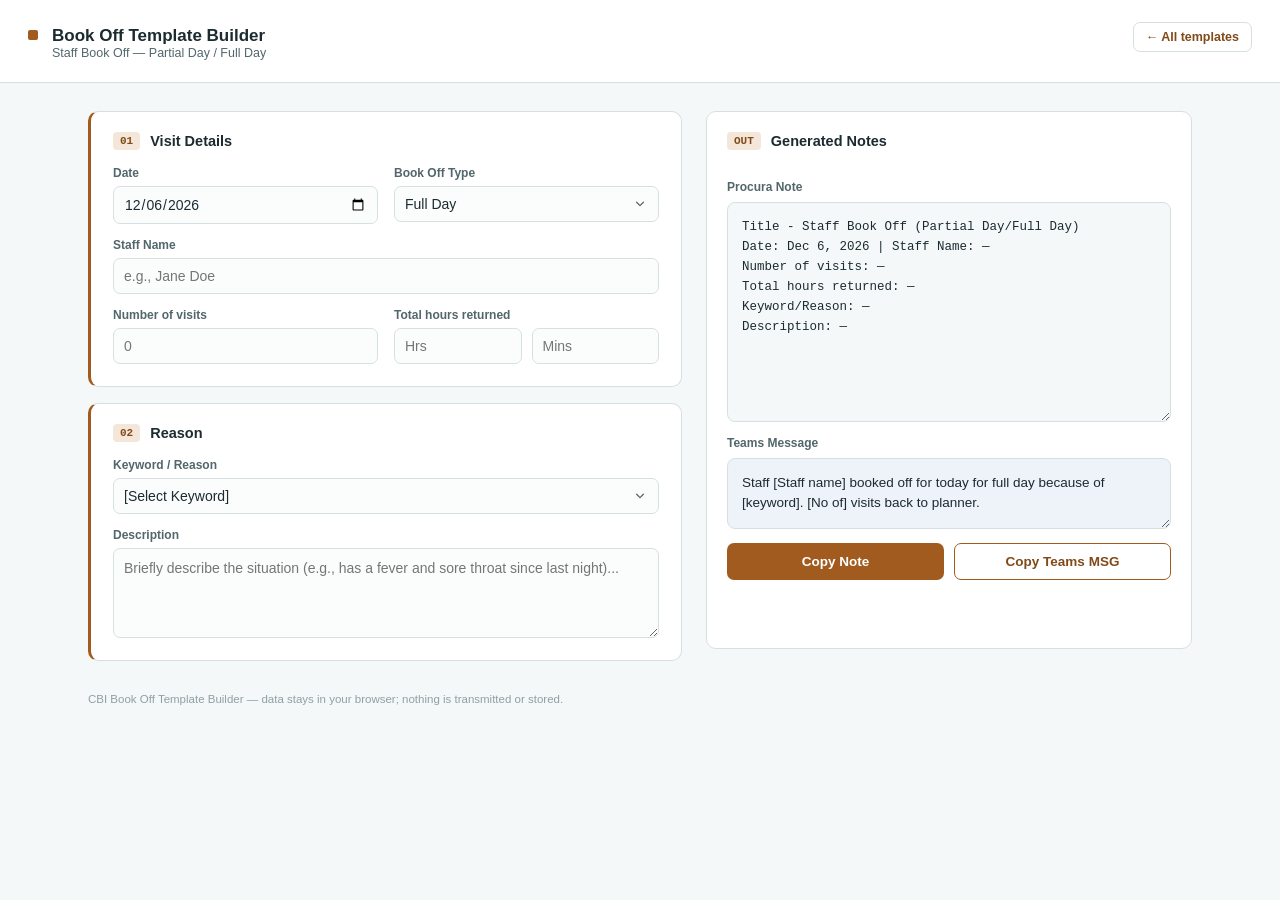
==== commit 2abef7d4: "Keyword drop down has been added" ====
--- a/book-off-template.html
+++ b/book-off-template.html
@@ -3,14 +3,14 @@
 <head>
 <meta charset="UTF-8">
 <meta name="viewport" content="width=device-width, initial-scale=1.0">
-<title>CBI Returned Visits Book Off Template</title>
+<title>CBI Book Off Template Builder</title>
 <link rel="stylesheet" href="assets/css/global.css">
 <style>
   :root {
-    --accent: var(--returned);
-    --accent-dark: var(--returned-dark);
-    --accent-soft: var(--returned-soft);
-    --focus: var(--returned-focus);
+    --accent: var(--bookoff);
+    --accent-dark: var(--bookoff-dark);
+    --accent-soft: var(--bookoff-soft);
+    --focus: var(--bookoff-focus);
   }
 </style>
 </head>
@@ -19,14 +19,14 @@
 <header class="app-header">
   <span class="mark" aria-hidden="true"></span>
   <div>
-    <h1>Returned Visits Book Off</h1>
-    <div class="sub">Visits returned due to a staff book off</div>
+    <h1>Book Off Template Builder</h1>
+    <div class="sub">Staff Book Off — Partial Day / Full Day</div>
   </div>
   <a class="back" href="index.html">&larr; All templates</a>
 </header>
 
 <main>
-  <form id="returnedVisitsForm" autocomplete="off">
+  <form id="bookOffForm" autocomplete="off">
     <!-- Step 01: Visit Details -->
     <section class="card">
       <div class="eyebrow">
@@ -34,16 +34,23 @@
         <h2>Visit Details</h2>
       </div>
       <div class="field-grid">
-        <div class="field full">
+        <div class="field">
           <label for="visitDate">Date</label>
           <input type="date" id="visitDate">
         </div>
+        <div class="field">
+          <label for="bookOffType">Book Off Type</label>
+          <select id="bookOffType">
+            <option value="full day">Full Day</option>
+            <option value="partial day">Partial Day</option>
+          </select>
+        </div>
         <div class="field full">
           <label for="staffName">Staff Name</label>
-          <input type="text" id="staffName" placeholder="e.g., John Smith">
+          <input type="text" id="staffName" placeholder="e.g., Jane Doe">
         </div>
         <div class="field">
-          <label for="numVisits">Number of visits returned</label>
+          <label for="numVisits">Number of visits</label>
           <input type="number" id="numVisits" min="0" placeholder="0">
         </div>
         <div class="field">
@@ -65,15 +72,31 @@
       <div class="field-grid">
         <div class="field full">
           <label for="keyword">Keyword / Reason</label>
-          <input type="text" id="keyword" placeholder="e.g., Car trouble, Sick">
-        </div>
-        <div class="field full">
-          <label for="clients">Client(s) Affected</label>
-          <input type="text" id="clients" placeholder="List client names or IDs">
+          <select id="keyword">
+            <option value="">[Select Keyword]</option>
+            <option value="Illness – self">Illness – self</option>
+            <option value="Illness – family">Illness – family</option>
+            <option value="Automotive issue">Automotive issue</option>
+            <option value="WCB/WSIB/Injury">WCB/WSIB/Injury</option>
+            <option value="Modified duties">Modified duties</option>
+            <option value="Childcare">Childcare</option>
+            <option value="Scheduling error – availability">Scheduling error – availability</option>
+            <option value="Scheduling error – distance">Scheduling error – distance</option>
+            <option value="Scheduling error – overlapping">Scheduling error – overlapping</option>
+            <option value="Education/Student">Education/Student</option>
+            <option value="Notice not provided/client not accepted">Notice not provided/client not accepted</option>
+            <option value="Bereavement">Bereavement</option>
+            <option value="Personal/Family emergency">Personal/Family emergency</option>
+            <option value="No show">No show</option>
+            <option value="Appointment">Appointment</option>
+            <option value="Insufficient hours">Insufficient hours</option>
+            <option value="Unapproved removal">Unapproved removal</option>
+            <option value="Client-Specific Removal – Environmental Concern">Client-Specific Removal – Environmental Concern</option>
+          </select>
         </div>
         <div class="field full">
           <label for="description">Description</label>
-          <textarea id="description" placeholder="Provide additional context..."></textarea>
+          <textarea id="description" placeholder="Briefly describe the situation (e.g., has a fever and sore throat since last night)..."></textarea>
         </div>
       </div>
     </section>
@@ -106,8 +129,7 @@
   </div>
 </main>
 
-<footer>CBI Returned Visits Book Off Template Builder — data stays in your browser; nothing is transmitted or stored.</footer>
-
+<footer>CBI Book Off Template Builder — data stays in your browser; nothing is transmitted or stored.</footer>
 <script src="assets/js/utils.js"></script>
 <script src="assets/js/templates.js"></script>
 </body>
